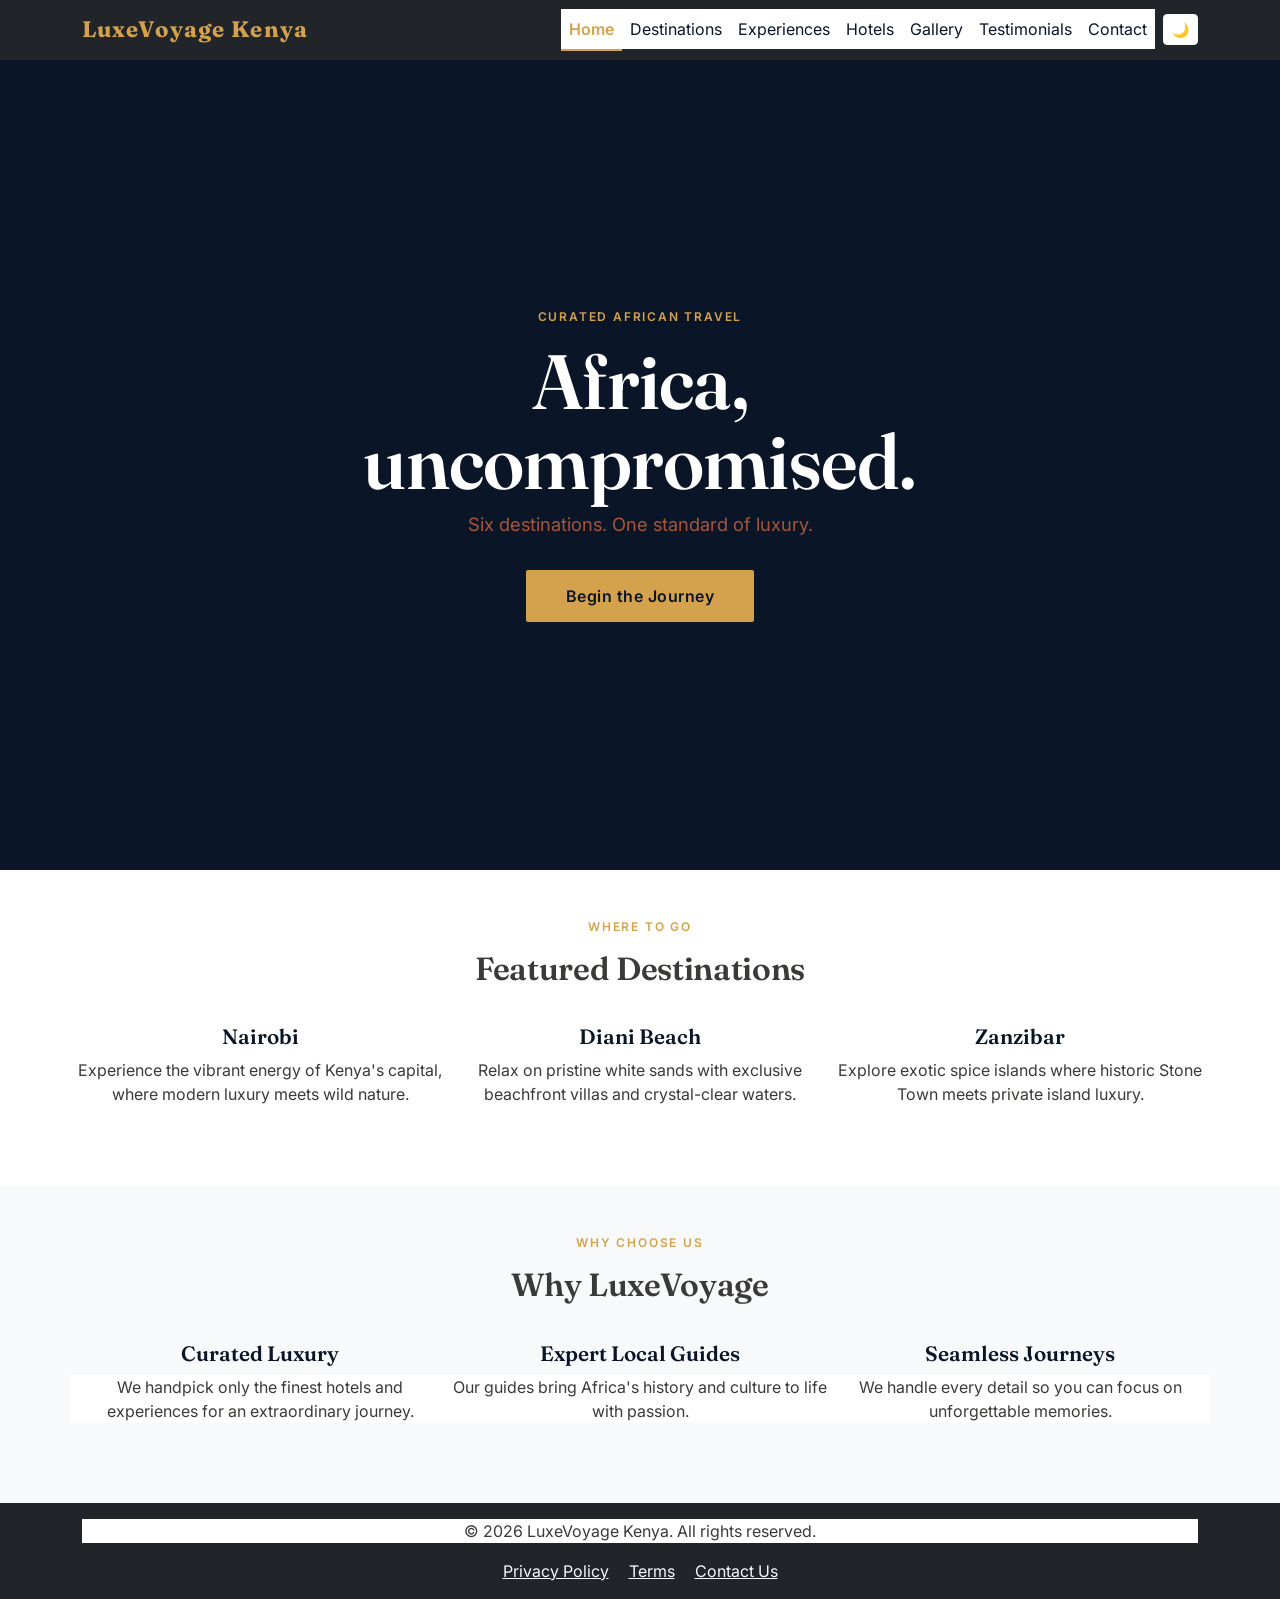
==== index.html @ e9a9f39c "Add meta description and favicon across all pages" ====
<!DOCTYPE html>
<html lang="en">
<head>
  <meta charset="UTF-8">
  <meta name="viewport" content="width=device-width, initial-scale=1.0">
  <title>LuxeVoyage Kenya</title>
  <meta name="description" content="LuxeVoyage Kenya — premium luxury travel experiences across Africa's finest destinations.">
  <link rel="icon" type="image/png" href="https://placehold.co/32x32/0A1628/D4A24C?text=LV">
  <link href="https://cdn.jsdelivr.net/npm/bootstrap@5.3.3/dist/css/bootstrap.min.css" rel="stylesheet">
  <link rel="stylesheet" href="css/style.css">
</head>
<body>
  <a href="#main-content" class="visually-hidden-focusable">Skip to main content</a>
  <header>
    <nav class="navbar navbar-expand-lg navbar-dark bg-dark">
      <div class="container">
        <a class="navbar-brand" href="index.html">LuxeVoyage Kenya</a>
        <button class="navbar-toggler" type="button" data-bs-toggle="collapse" data-bs-target="#navbarNav" aria-controls="navbarNav" aria-expanded="false" aria-label="Toggle navigation">
          <span class="navbar-toggler-icon"></span>
        </button>
        <div class="collapse navbar-collapse" id="navbarNav">
          <ul class="navbar-nav ms-auto">
            <li class="nav-item">
              <a class="nav-link active" aria-current="page" href="index.html">Home</a>
            </li>
            <li class="nav-item">
              <a class="nav-link" href="destinations.html">Destinations</a>
            </li>
            <li class="nav-item">
              <a class="nav-link" href="experiences.html">Experiences</a>
            </li>
            <li class="nav-item">
              <a class="nav-link" href="hotels.html">Hotels</a>
            </li>
            <li class="nav-item">
              <a class="nav-link" href="gallery.html">Gallery</a>
            </li>
            <li class="nav-item">
              <a class="nav-link" href="testimonials.html">Testimonials</a>
            </li>
            <li class="nav-item">
              <a class="nav-link" href="contact.html">Contact</a>
            </li>
          </ul>
          <button id="darkModeToggle" class="btn btn-sm btn-outline-light ms-2" aria-label="Toggle dark mode">🌙</button>
        </div>
      </div>
    </nav>
  </header>
  <main id="main-content">
    <section class="hero-full">
      <div class="hero-slide hero-slide-1"></div>
      <div class="hero-slide hero-slide-2"></div>
      <div class="hero-slide hero-slide-3"></div>
      <div class="hero-slide hero-slide-4"></div>
      <div class="hero-overlay"></div>
      <div class="hero-content">
        <p class="eyebrow">Curated African Travel</p>
        <h1 class="hero-title">Africa,<br>uncompromised.</h1>
        <p class="hero-subtitle">Six destinations. One standard of luxury.</p>
        <a href="destinations.html" class="btn btn-hero">Begin the Journey</a>
      </div>
    </section>

    <section id="featured-destinations" class="py-5">
      <div class="container reveal-on-scroll">
        <p class="eyebrow text-center">Where to go</p>
        <h2 class="text-center mb-4">Featured Destinations</h2>
        <div class="row text-center">
          <div class="col-md-4 card-minimal">
            <h5>Nairobi</h5>
            <p>Experience the vibrant energy of Kenya's capital, where modern luxury meets wild nature.</p>
          </div>
          <div class="col-md-4 card-minimal">
            <h5>Diani Beach</h5>
            <p>Relax on pristine white sands with exclusive beachfront villas and crystal-clear waters.</p>
          </div>
          <div class="col-md-4 card-minimal">
            <h5>Zanzibar</h5>
            <p>Explore exotic spice islands where historic Stone Town meets private island luxury.</p>
          </div>
        </div>
      </div>
    </section>

    <section id="why-luxevoyage" class="py-5 bg-light">
      <div class="container reveal-on-scroll">
        <p class="eyebrow text-center">Why choose us</p>
        <h2 class="text-center mb-4">Why LuxeVoyage</h2>
        <div class="row text-center">
          <div class="col-md-4 card-minimal">
            <h5>Curated Luxury</h5>
            <p>We handpick only the finest hotels and experiences for an extraordinary journey.</p>
          </div>
          <div class="col-md-4 card-minimal">
            <h5>Expert Local Guides</h5>
            <p>Our guides bring Africa's history and culture to life with passion.</p>
          </div>
          <div class="col-md-4 card-minimal">
            <h5>Seamless Journeys</h5>
            <p>We handle every detail so you can focus on unforgettable memories.</p>
          </div>
        </div>
      </div>
    </section>
  </main>
  <footer class="bg-dark text-light text-center py-3">
    <div class="container">
      <p>&copy; 2026 LuxeVoyage Kenya. All rights reserved.</p>
      <nav>
        <a href="#" class="text-light me-3">Privacy Policy</a>
        <a href="#" class="text-light me-3">Terms</a>
        <a href="contact.html" class="text-light">Contact Us</a>
      </nav>
    </div>
  </footer>
  <script src="https://cdn.jsdelivr.net/npm/bootstrap@5.3.3/dist/js/bootstrap.bundle.min.js"></script>
  <script src="js/app.js"></script>
</body>
</html>
---- css/style.css ----
/* LuxeVoyage Kenya — Custom Styles */

@import url('https://fonts.googleapis.com/css2?family=Fraunces:opsz,wght@9..144,300..900&family=Inter:wght@400;500;600&display=swap');

html { scroll-behavior: smooth; }
a:focus, button:focus, input:focus, textarea:focus {
  outline: 2px solid var(--lv-gold);
  outline-offset: 2px;
}

/* === COLOR TOKENS === */
:root {
  --lv-ink: #0A1628;
  --lv-gold: #D4A24C;
  --lv-terracotta: #A8553A;
  --lv-cream: #F7F3EC;
  --lv-white: #FFFFFF;
  --lv-charcoal: #3A3A38;
}

/* === TYPOGRAPHY === */
body, p, .nav-link, .btn {
  font-family: 'Inter', sans-serif;
  color: var(--lv-charcoal);
  background-color: var(--lv-white);
}

h1, h2, .display-heading {
  font-family: 'Fraunces', serif;
  font-weight: 600;
  letter-spacing: -0.01em;
  line-height: 1.05;
}

h3, h4, h5 {
  font-family: 'Fraunces', serif;
  font-weight: 600;
}

.eyebrow {
  font-family: 'Inter', sans-serif;
  font-size: 0.75rem;
  font-weight: 600;
  letter-spacing: 0.15em;
  text-transform: uppercase;
  color: var(--lv-gold);
}

/* === HERO === */
.hero-full {
  position: relative;
  min-height: 90vh;
  display: flex;
  align-items: center;
  overflow: hidden;
  background: var(--lv-ink);
}

.hero-slide {
  position: absolute;
  inset: 0;
  background-size: cover;
  background-position: center;
  opacity: 0;
  animation: heroFade 24s infinite;
}

.hero-slide-1 {
  background-image: url('https://images.pexels.com/photos/247431/pexels-photo-247431.jpeg?w=1600');
  animation-delay: 0s;
}

.hero-slide-2 {
  background-image: url('https://images.pexels.com/photos/631292/pexels-photo-631292.jpeg?w=1600');
  animation-delay: 6s;
}

.hero-slide-3 {
  background-image: url('https://images.pexels.com/photos/1174732/pexels-photo-1174732.jpeg?w=1600');
  animation-delay: 12s;
}

.hero-slide-4 {
  background-image: url('https://images.pexels.com/photos/338504/pexels-photo-338504.jpeg?w=1600');
  animation-delay: 18s;
}

@keyframes heroFade {
  0% { opacity: 0; }
  4% { opacity: 1; }
  21% { opacity: 1; }
  25% { opacity: 0; }
  100% { opacity: 0; }
}

@media (prefers-reduced-motion: reduce) {
  .hero-slide { animation: none; opacity: 0; }
  .hero-slide-1 { opacity: 1; }
}

.hero-overlay {
  position: absolute;
  inset: 0;
  background: linear-gradient(180deg, rgba(10,22,40,0.55) 0%, rgba(10,22,40,0.85) 100%);
}

.hero-content {
  position: relative;
  z-index: 1;
  color: var(--lv-white);
  max-width: 700px;
  padding: 0 2rem;
  margin: 0 auto;
  text-align: center;
}

.hero-title {
  font-size: clamp(2.5rem, 6vw, 5rem);
  color: var(--lv-white);
}

.hero-subtitle {
  font-size: 1.15rem;
  color: var(--lv-terracotta);
  margin-bottom: 2rem;
}

.eyebrow, .hero-subtitle, .hero-title {
  background: none;
  background-color: transparent;
}

.btn-hero {
  background: var(--lv-gold);
  color: var(--lv-ink);
  padding: 0.85rem 2.5rem;
  border-radius: 2px;
  font-weight: 600;
  letter-spacing: 0.03em;
  border: none;
}

.btn-hero:hover {
  background: var(--lv-white);
  color: var(--lv-ink);
}

/* === NAVBAR === */
.navbar-brand {
  font-family: 'Fraunces', serif;
  font-size: 1.4rem;
  font-weight: 700;
  letter-spacing: 0.05em;
  color: var(--lv-gold) !important;
}

.nav-link {
  color: var(--lv-ink) !important;
  transition: color 0.2s ease;
}

.nav-link:hover {
  color: var(--lv-gold) !important;
}

.nav-link.active {
  color: var(--lv-gold) !important;
  font-weight: 600;
  border-bottom: 2px solid var(--lv-gold);
}

/* === BUTTONS === */
.btn-warning {
  background-color: var(--lv-gold);
  border-color: var(--lv-gold);
  color: var(--lv-white);
  font-weight: 500;
  letter-spacing: 0.03em;
}

.btn-warning:hover {
  background-color: var(--lv-terracotta);
  border-color: var(--lv-terracotta);
  color: var(--lv-white);
}

.btn-outline-warning {
  border-color: var(--lv-gold);
  color: var(--lv-gold);
}

.btn-outline-warning:hover {
  background-color: var(--lv-gold);
  color: var(--lv-white);
}

/* === CARDS === */
.card {
  border: 1px solid #e8e8e4;
  border-radius: 4px;
  transition: transform 0.2s ease, box-shadow 0.2s ease;
}

.card:hover {
  transform: translateY(-4px);
  box-shadow: 0 8px 24px rgba(10, 22, 40, 0.12);
}

.card-minimal {
  border: none;
  background: transparent;
  padding: 1rem 0;
}

.card-minimal h5 {
  font-family: 'Fraunces', serif;
  font-size: 1.3rem;
  color: var(--lv-ink);
}

/* === SECTIONS === */
section {
  padding-top: 4rem;
  padding-bottom: 4rem;
}

/* === FOOTER === */
footer {
  background-color: var(--lv-ink) !important;
}

footer a:hover {
  color: var(--lv-gold) !important;
}

/* === SCROLL REVEAL === */
.reveal-on-scroll {
  opacity: 0;
  transform: translateY(20px);
  transition: opacity 0.6s ease, transform 0.6s ease;
}

.reveal-on-scroll.revealed {
  opacity: 1;
  transform: translateY(0);
}

/* === DARK MODE === */
body.dark-mode {
  background-color: var(--lv-ink);
  color: var(--lv-cream);
}
body.dark-mode .card,
body.dark-mode .card-minimal {
  background-color: #142238;
  color: var(--lv-cream);
}
body.dark-mode .bg-light {
  background-color: #142238 !important;
}
body.dark-mode .card-minimal h5,
body.dark-mode h2,
body.dark-mode section h1 {
  color: var(--lv-cream);
}
body.dark-mode footer,
body.dark-mode .navbar {
  background-color: #050B14 !important;
}

#gallery-filters .filter-btn {
  margin-bottom: 0.5rem;
}

@media (max-width: 576px) {
  .hero-title { font-size: 2.2rem; }
  .hero-full { min-height: 70vh; }
  .eyebrow, .hero-subtitle { padding: 0 1rem; }
}
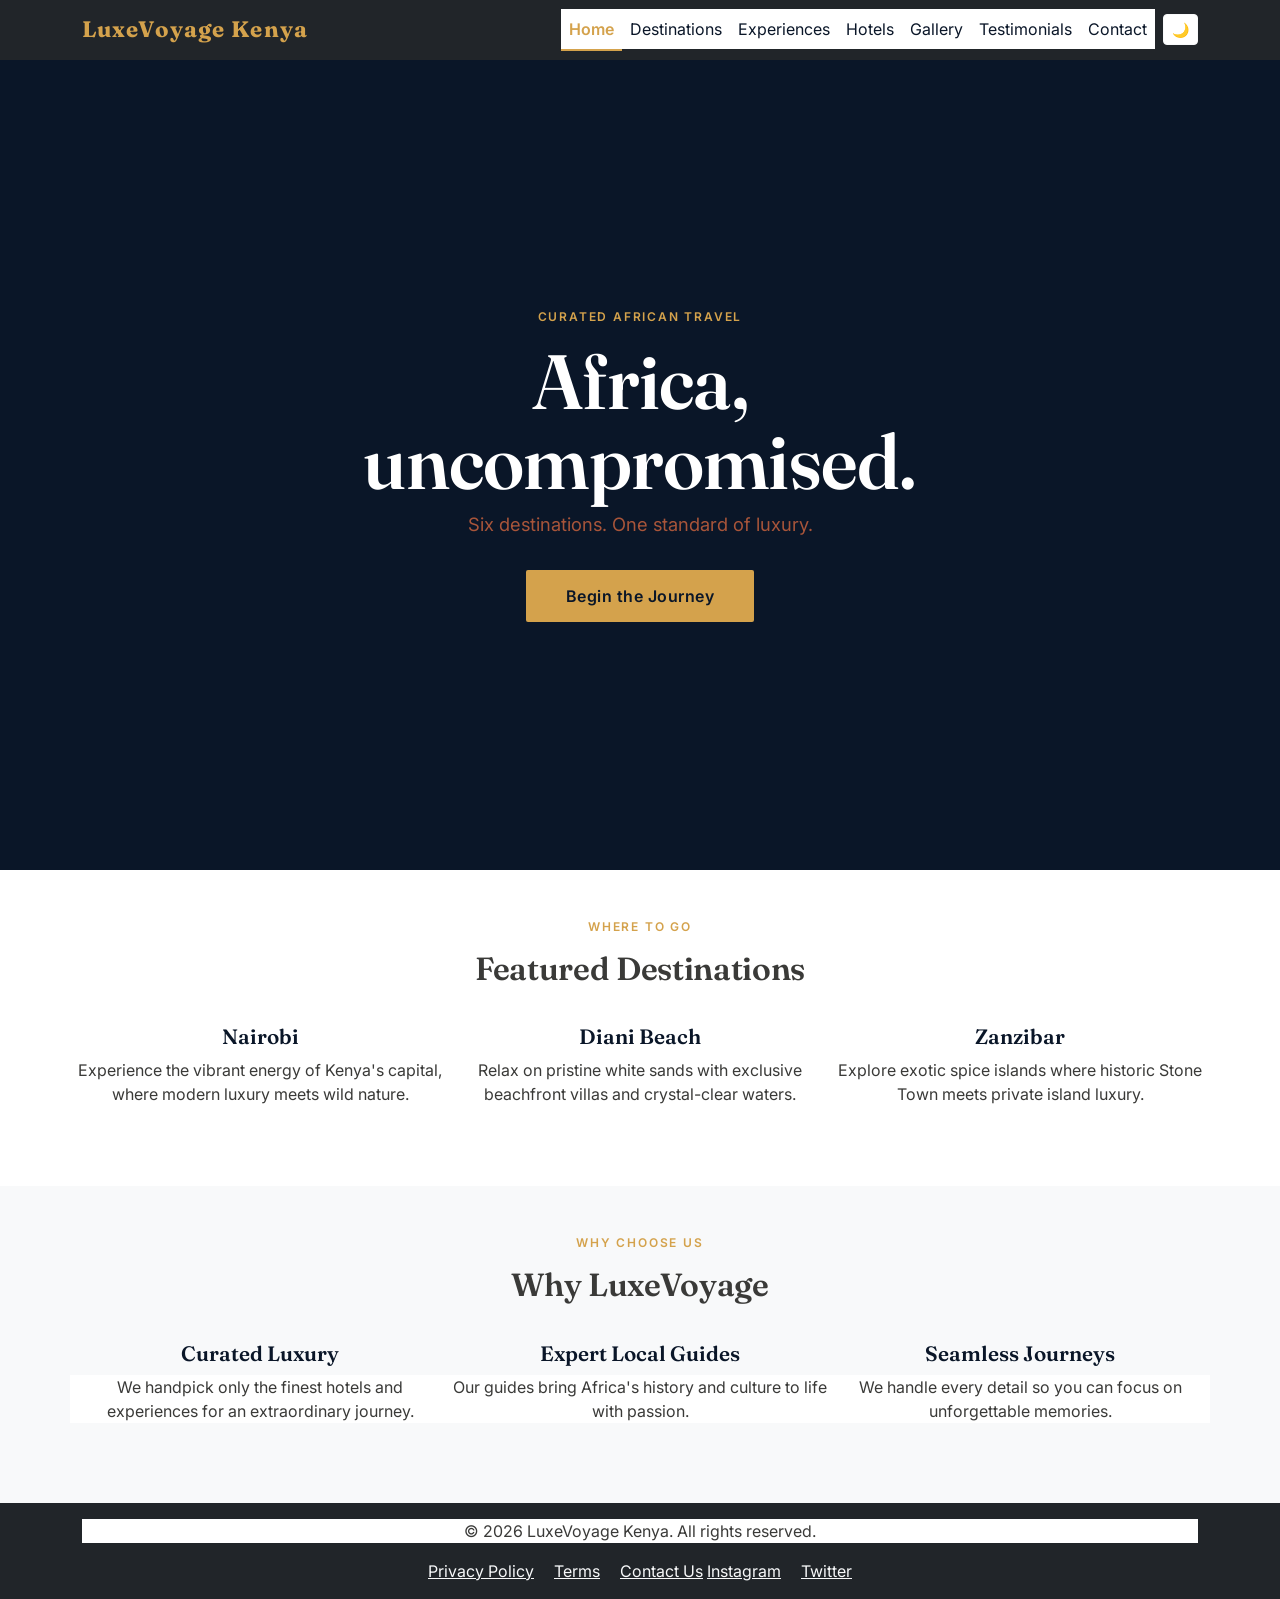
==== commit 73ad6226: "Add social media links to footer across all pages" ====
--- a/index.html
+++ b/index.html
@@ -5,6 +5,10 @@
   <meta name="viewport" content="width=device-width, initial-scale=1.0">
   <title>LuxeVoyage Kenya</title>
   <meta name="description" content="LuxeVoyage Kenya — premium luxury travel experiences across Africa's finest destinations.">
+  <meta property="og:title" content="LuxeVoyage Kenya — Luxury African Travel">
+  <meta property="og:description" content="Discover curated luxury travel across Africa's finest destinations, hotels and experiences.">
+  <meta property="og:image" content="https://images.pexels.com/photos/247431/pexels-photo-247431.jpeg?w=1200">
+  <meta property="og:type" content="website">
   <link rel="icon" type="image/png" href="https://placehold.co/32x32/0A1628/D4A24C?text=LV">
   <link href="https://cdn.jsdelivr.net/npm/bootstrap@5.3.3/dist/css/bootstrap.min.css" rel="stylesheet">
   <link rel="stylesheet" href="css/style.css">
@@ -111,10 +115,13 @@
         <a href="#" class="text-light me-3">Privacy Policy</a>
         <a href="#" class="text-light me-3">Terms</a>
         <a href="contact.html" class="text-light">Contact Us</a>
+        <a href="#" class="text-light me-3" aria-label="Instagram">Instagram</a>
+        <a href="#" class="text-light" aria-label="Twitter">Twitter</a>
       </nav>
     </div>
   </footer>
   <script src="https://cdn.jsdelivr.net/npm/bootstrap@5.3.3/dist/js/bootstrap.bundle.min.js"></script>
   <script src="js/app.js"></script>
+  <button id="backToTop" class="btn btn-warning back-to-top" aria-label="Back to top">↑</button>
 </body>
 </html>
--- a/css/style.css
+++ b/css/style.css
@@ -277,3 +277,38 @@
   .hero-full { min-height: 70vh; }
   .eyebrow, .hero-subtitle { padding: 0 1rem; }
 }
+
+/* === BACK TO TOP === */
+.back-to-top {
+  position: fixed;
+  bottom: 24px;
+  right: 24px;
+  display: none;
+  z-index: 999;
+  border-radius: 50%;
+  width: 48px;
+  height: 48px;
+  padding: 0;
+  font-size: 1.2rem;
+}
+
+@media print {
+  .navbar, .back-to-top, #darkModeToggle, footer nav, .filter-btn {
+    display: none !important;
+  }
+  body {
+    color: #000;
+    background: #fff;
+  }
+  .hero-full {
+    min-height: auto;
+    padding: 2rem 0;
+  }
+  .hero-slide, .hero-overlay {
+    display: none;
+  }
+  a {
+    color: #000;
+    text-decoration: underline;
+  }
+}
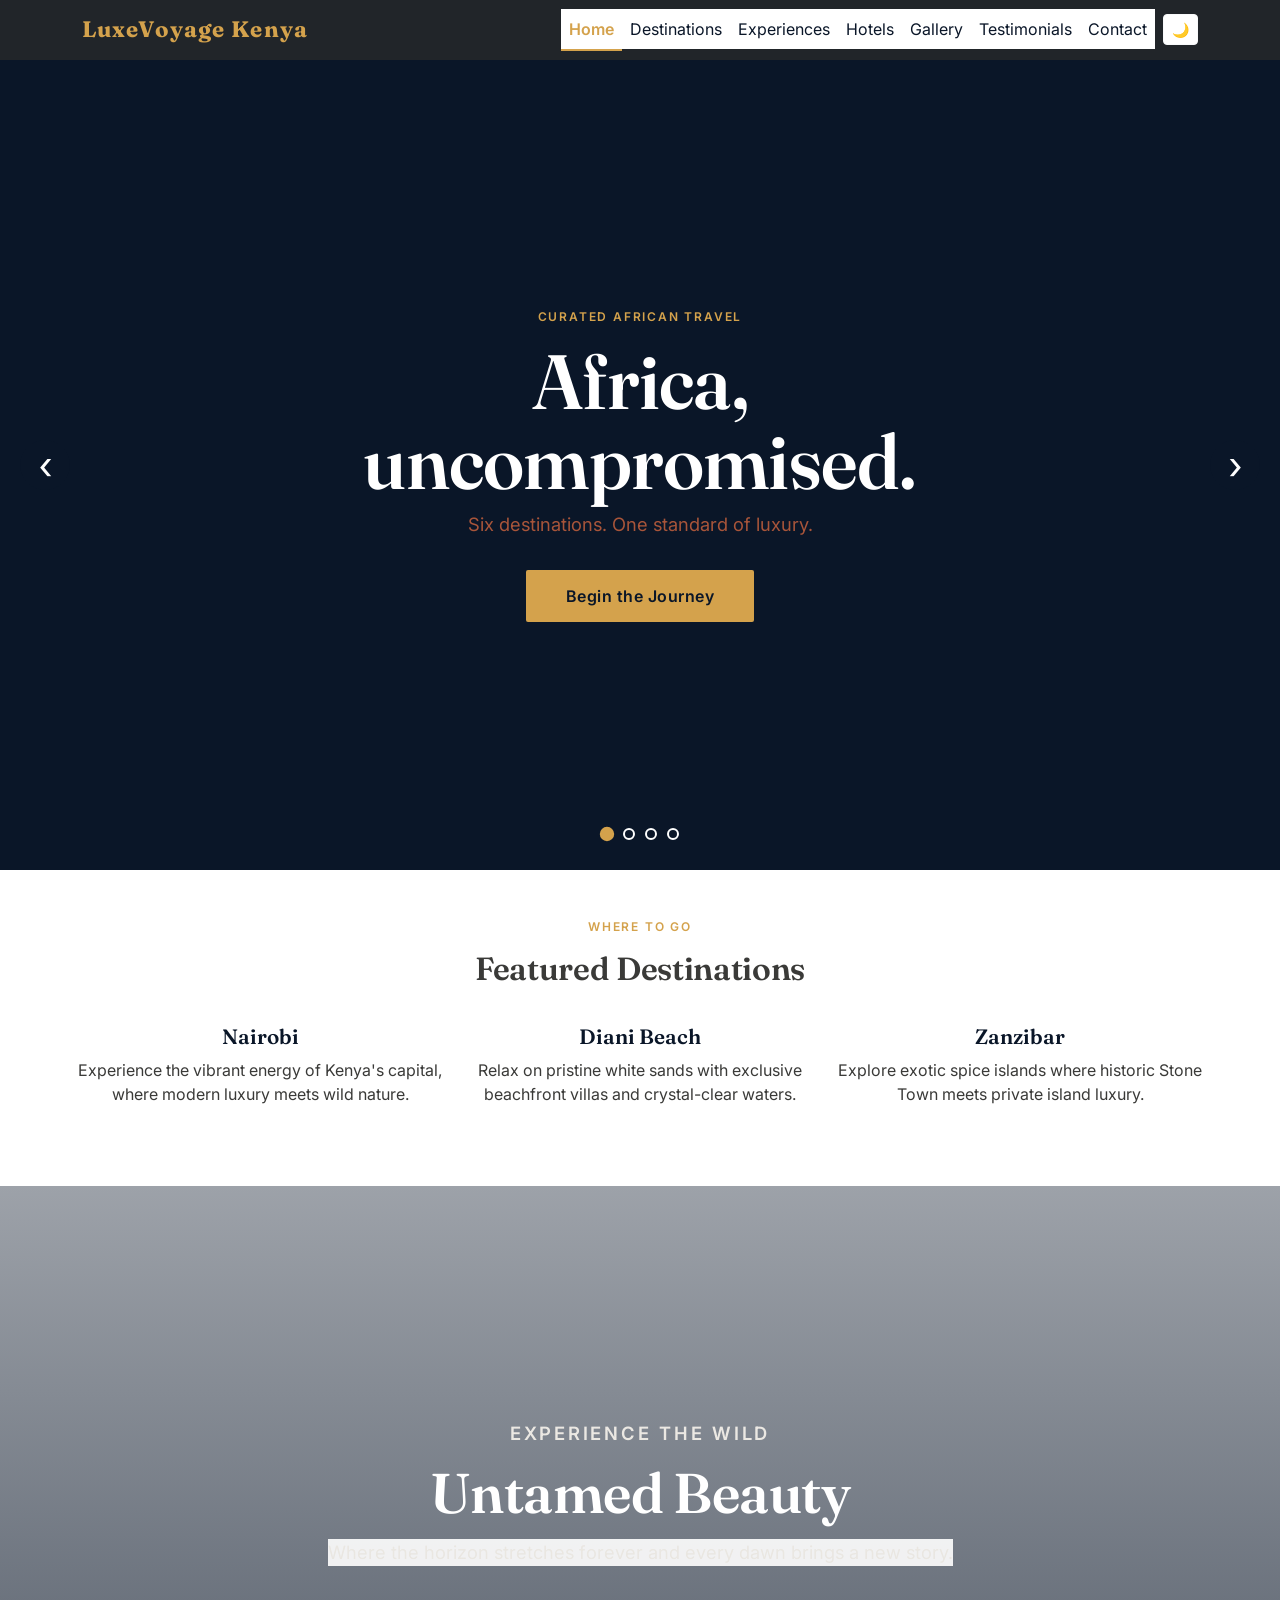
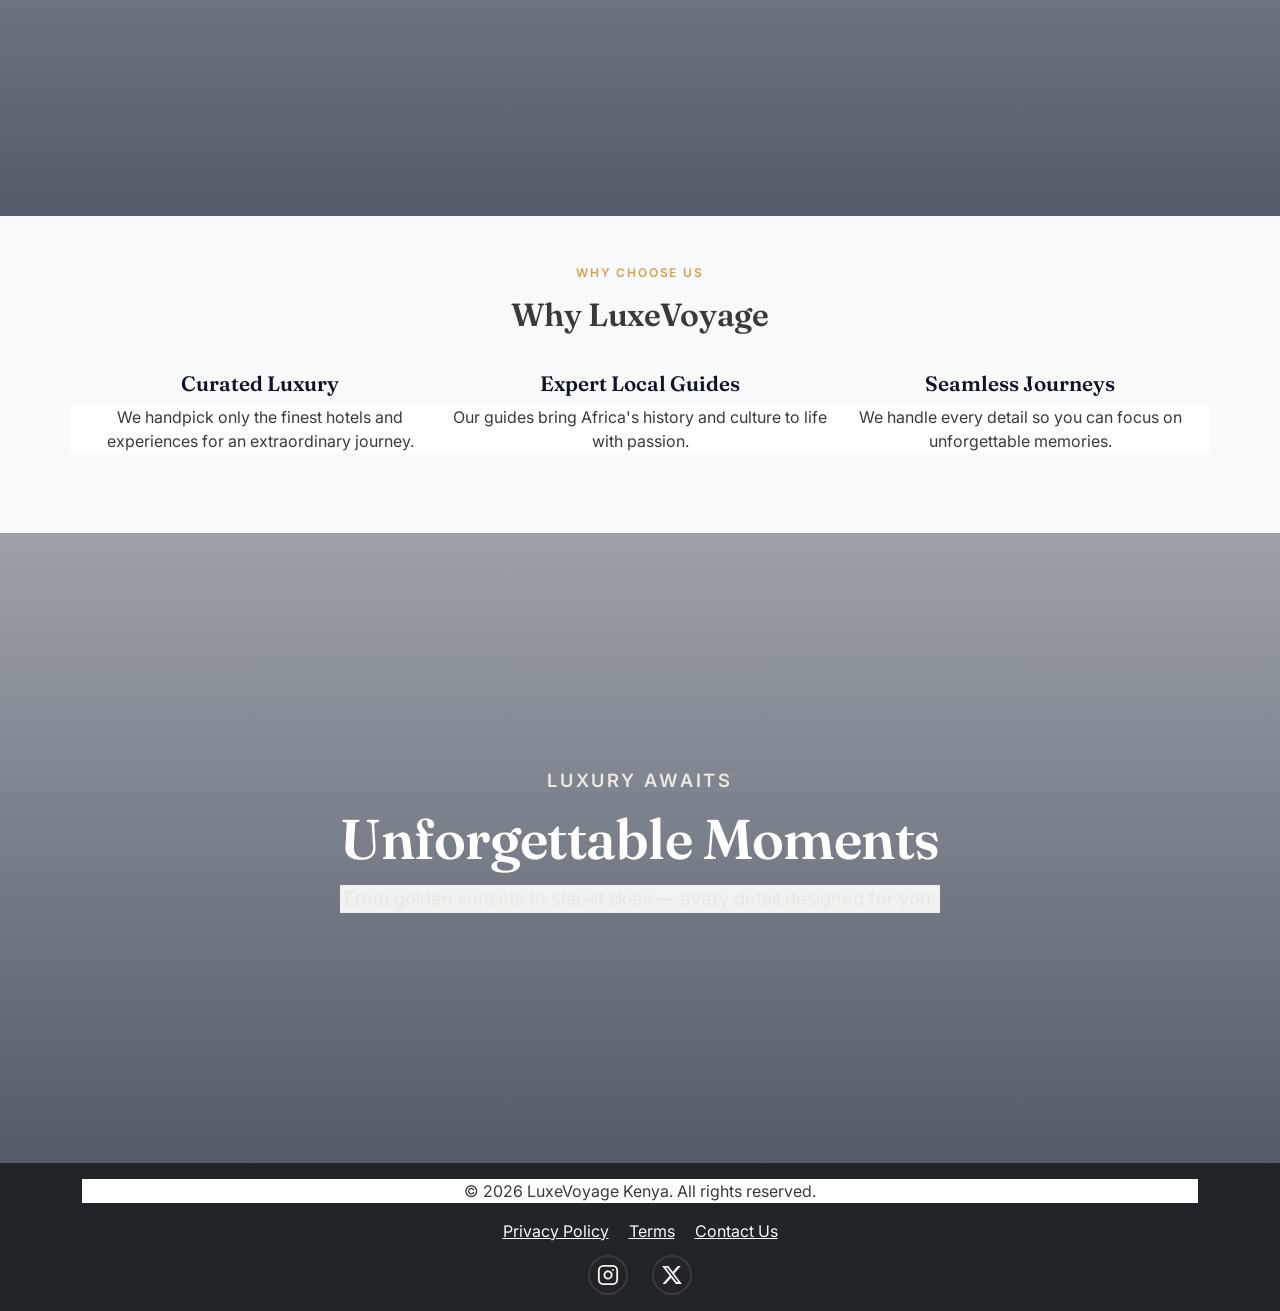
==== commit 3fbb5bcc: "Add parallax sections, slideshow controls, and footer social icons" ====
--- a/index.html
+++ b/index.html
@@ -52,8 +52,8 @@
     </nav>
   </header>
   <main id="main-content">
-    <section class="hero-full">
-      <div class="hero-slide hero-slide-1"></div>
+    <section class="hero-full" id="heroCarousel">
+      <div class="hero-slide hero-slide-1 active"></div>
       <div class="hero-slide hero-slide-2"></div>
       <div class="hero-slide hero-slide-3"></div>
       <div class="hero-slide hero-slide-4"></div>
@@ -64,6 +64,9 @@
         <p class="hero-subtitle">Six destinations. One standard of luxury.</p>
         <a href="destinations.html" class="btn btn-hero">Begin the Journey</a>
       </div>
+      <button class="hero-arrow hero-arrow-prev" aria-label="Previous slide">&#8249;</button>
+      <button class="hero-arrow hero-arrow-next" aria-label="Next slide">&#8250;</button>
+      <div class="hero-dots" id="heroDots"></div>
     </section>
 
     <section id="featured-destinations" class="py-5">
@@ -87,6 +90,15 @@
       </div>
     </section>
 
+    <section class="parallax-section" style="background-image: url('https://images.pexels.com/photos/2387873/pexels-photo-2387873.jpeg?w=1600');">
+      <div class="parallax-overlay"></div>
+      <div class="parallax-content">
+        <p class="eyebrow">Experience the wild</p>
+        <h2>Untamed Beauty</h2>
+        <p>Where the horizon stretches forever and every dawn brings a new story.</p>
+      </div>
+    </section>
+
     <section id="why-luxevoyage" class="py-5 bg-light">
       <div class="container reveal-on-scroll">
         <p class="eyebrow text-center">Why choose us</p>
@@ -107,6 +119,15 @@
         </div>
       </div>
     </section>
+
+    <section class="parallax-section" style="background-image: url('https://images.pexels.com/photos/1131573/pexels-photo-1131573.jpeg?w=1600');">
+      <div class="parallax-overlay"></div>
+      <div class="parallax-content">
+        <p class="eyebrow">Luxury awaits</p>
+        <h2>Unforgettable Moments</h2>
+        <p>From golden sunsets to star-lit skies — every detail designed for you.</p>
+      </div>
+    </section>
   </main>
   <footer class="bg-dark text-light text-center py-3">
     <div class="container">
@@ -115,9 +136,15 @@
         <a href="#" class="text-light me-3">Privacy Policy</a>
         <a href="#" class="text-light me-3">Terms</a>
         <a href="contact.html" class="text-light">Contact Us</a>
-        <a href="#" class="text-light me-3" aria-label="Instagram">Instagram</a>
-        <a href="#" class="text-light" aria-label="Twitter">Twitter</a>
       </nav>
+      <div class="footer-social">
+        <a href="https://www.instagram.com/" target="_blank" rel="noopener noreferrer" class="social-link" aria-label="Instagram">
+          <svg xmlns="http://www.w3.org/2000/svg" width="22" height="22" viewBox="0 0 24 24" fill="none" stroke="currentColor" stroke-width="2" stroke-linecap="round" stroke-linejoin="round"><rect x="2" y="2" width="20" height="20" rx="5" ry="5"/><path d="M16 11.37A4 4 0 1 1 12.63 8 4 4 0 0 1 16 11.37z"/><line x1="17.5" y1="6.5" x2="17.51" y2="6.5"/></svg>
+        </a>
+        <a href="https://twitter.com/" target="_blank" rel="noopener noreferrer" class="social-link" aria-label="Twitter">
+          <svg xmlns="http://www.w3.org/2000/svg" width="22" height="22" viewBox="0 0 24 24" fill="currentColor"><path d="M18.244 2.25h3.308l-7.227 8.26 8.502 11.24H16.17l-5.214-6.817L4.99 21.75H1.68l7.73-8.835L1.254 2.25H8.08l4.713 6.231zm-1.161 17.52h1.833L7.084 4.126H5.117z"/></svg>
+        </a>
+      </div>
     </div>
   </footer>
   <script src="https://cdn.jsdelivr.net/npm/bootstrap@5.3.3/dist/js/bootstrap.bundle.min.js"></script>
--- a/css/style.css
+++ b/css/style.css
@@ -62,40 +62,31 @@
   background-size: cover;
   background-position: center;
   opacity: 0;
-  animation: heroFade 24s infinite;
+  transition: opacity 1s ease;
+}
+
+.hero-slide.active {
+  opacity: 1;
 }
 
 .hero-slide-1 {
   background-image: url('https://images.pexels.com/photos/247431/pexels-photo-247431.jpeg?w=1600');
-  animation-delay: 0s;
 }
 
 .hero-slide-2 {
   background-image: url('https://images.pexels.com/photos/631292/pexels-photo-631292.jpeg?w=1600');
-  animation-delay: 6s;
 }
 
 .hero-slide-3 {
   background-image: url('https://images.pexels.com/photos/1174732/pexels-photo-1174732.jpeg?w=1600');
-  animation-delay: 12s;
 }
 
 .hero-slide-4 {
   background-image: url('https://images.pexels.com/photos/338504/pexels-photo-338504.jpeg?w=1600');
-  animation-delay: 18s;
-}
-
-@keyframes heroFade {
-  0% { opacity: 0; }
-  4% { opacity: 1; }
-  21% { opacity: 1; }
-  25% { opacity: 0; }
-  100% { opacity: 0; }
 }
 
 @media (prefers-reduced-motion: reduce) {
-  .hero-slide { animation: none; opacity: 0; }
-  .hero-slide-1 { opacity: 1; }
+  .hero-slide { transition: none; }
 }
 
 .hero-overlay {
@@ -145,6 +136,79 @@
   color: var(--lv-ink);
 }
 
+/* === HERO SLIDESHOW CONTROLS === */
+.hero-arrow {
+  position: absolute;
+  top: 50%;
+  transform: translateY(-50%);
+  z-index: 10;
+  background: rgba(10, 22, 40, 0.5);
+  color: var(--lv-white);
+  border: none;
+  font-size: 2.5rem;
+  width: 50px;
+  height: 50px;
+  display: flex;
+  align-items: center;
+  justify-content: center;
+  cursor: pointer;
+  transition: background 0.3s ease;
+  border-radius: 50%;
+  line-height: 1;
+}
+
+.hero-arrow:hover {
+  background: var(--lv-gold);
+  color: var(--lv-ink);
+}
+
+.hero-arrow-prev {
+  left: 20px;
+}
+
+.hero-arrow-next {
+  right: 20px;
+}
+
+.hero-dots {
+  position: absolute;
+  bottom: 30px;
+  left: 50%;
+  transform: translateX(-50%);
+  z-index: 10;
+  display: flex;
+  gap: 10px;
+}
+
+.hero-dot {
+  width: 12px;
+  height: 12px;
+  border-radius: 50%;
+  border: 2px solid var(--lv-white);
+  background: transparent;
+  cursor: pointer;
+  transition: background 0.3s ease, transform 0.3s ease;
+  padding: 0;
+}
+
+.hero-dot.active {
+  background: var(--lv-gold);
+  border-color: var(--lv-gold);
+  transform: scale(1.2);
+}
+
+.hero-dot:hover {
+  background: rgba(212, 162, 76, 0.5);
+  border-color: var(--lv-gold);
+}
+
+@media (max-width: 576px) {
+  .hero-arrow { width: 36px; height: 36px; font-size: 1.5rem; }
+  .hero-arrow-prev { left: 10px; }
+  .hero-arrow-next { right: 10px; }
+  .hero-dot { width: 10px; height: 10px; }
+}
+
 /* === NAVBAR === */
 .navbar-brand {
   font-family: 'Fraunces', serif;
@@ -224,6 +288,60 @@
   padding-bottom: 4rem;
 }
 
+/* === PARALLAX SECTIONS === */
+.parallax-section {
+  position: relative;
+  min-height: 70vh;
+  display: flex;
+  align-items: center;
+  justify-content: center;
+  text-align: center;
+  background-size: cover;
+  background-position: center;
+  background-attachment: fixed;
+  overflow: hidden;
+}
+
+.parallax-overlay {
+  position: absolute;
+  inset: 0;
+  background: linear-gradient(180deg, rgba(10,22,40,0.4) 0%, rgba(10,22,40,0.7) 100%);
+}
+
+.parallax-content {
+  position: relative;
+  z-index: 1;
+  color: var(--lv-white);
+  max-width: 700px;
+  padding: 0 2rem;
+}
+
+.parallax-content h2 {
+  font-family: 'Fraunces', serif;
+  font-size: clamp(2rem, 5vw, 3.5rem);
+  color: var(--lv-white);
+  margin-bottom: 1rem;
+}
+
+.parallax-content p {
+  font-size: 1.15rem;
+  color: var(--lv-cream);
+  opacity: 0.9;
+}
+
+@media (max-width: 768px) {
+  .parallax-section {
+    background-attachment: scroll;
+    min-height: 50vh;
+  }
+}
+
+@media (prefers-reduced-motion: reduce) {
+  .parallax-section {
+    background-attachment: scroll;
+  }
+}
+
 /* === FOOTER === */
 footer {
   background-color: var(--lv-ink) !important;
@@ -231,6 +349,36 @@
 
 footer a:hover {
   color: var(--lv-gold) !important;
+}
+
+.footer-social {
+  margin-top: 0.75rem;
+  display: flex;
+  justify-content: center;
+  gap: 1.5rem;
+}
+
+.social-link {
+  display: inline-flex;
+  align-items: center;
+  justify-content: center;
+  width: 40px;
+  height: 40px;
+  border-radius: 50%;
+  border: 2px solid var(--lv-charcoal);
+  color: var(--lv-cream);
+  transition: all 0.3s ease;
+  text-decoration: none;
+}
+
+.social-link:hover {
+  border-color: var(--lv-gold);
+  color: var(--lv-gold);
+  transform: translateY(-2px);
+}
+
+body.dark-mode .social-link {
+  border-color: var(--lv-cream);
 }
 
 /* === SCROLL REVEAL === */
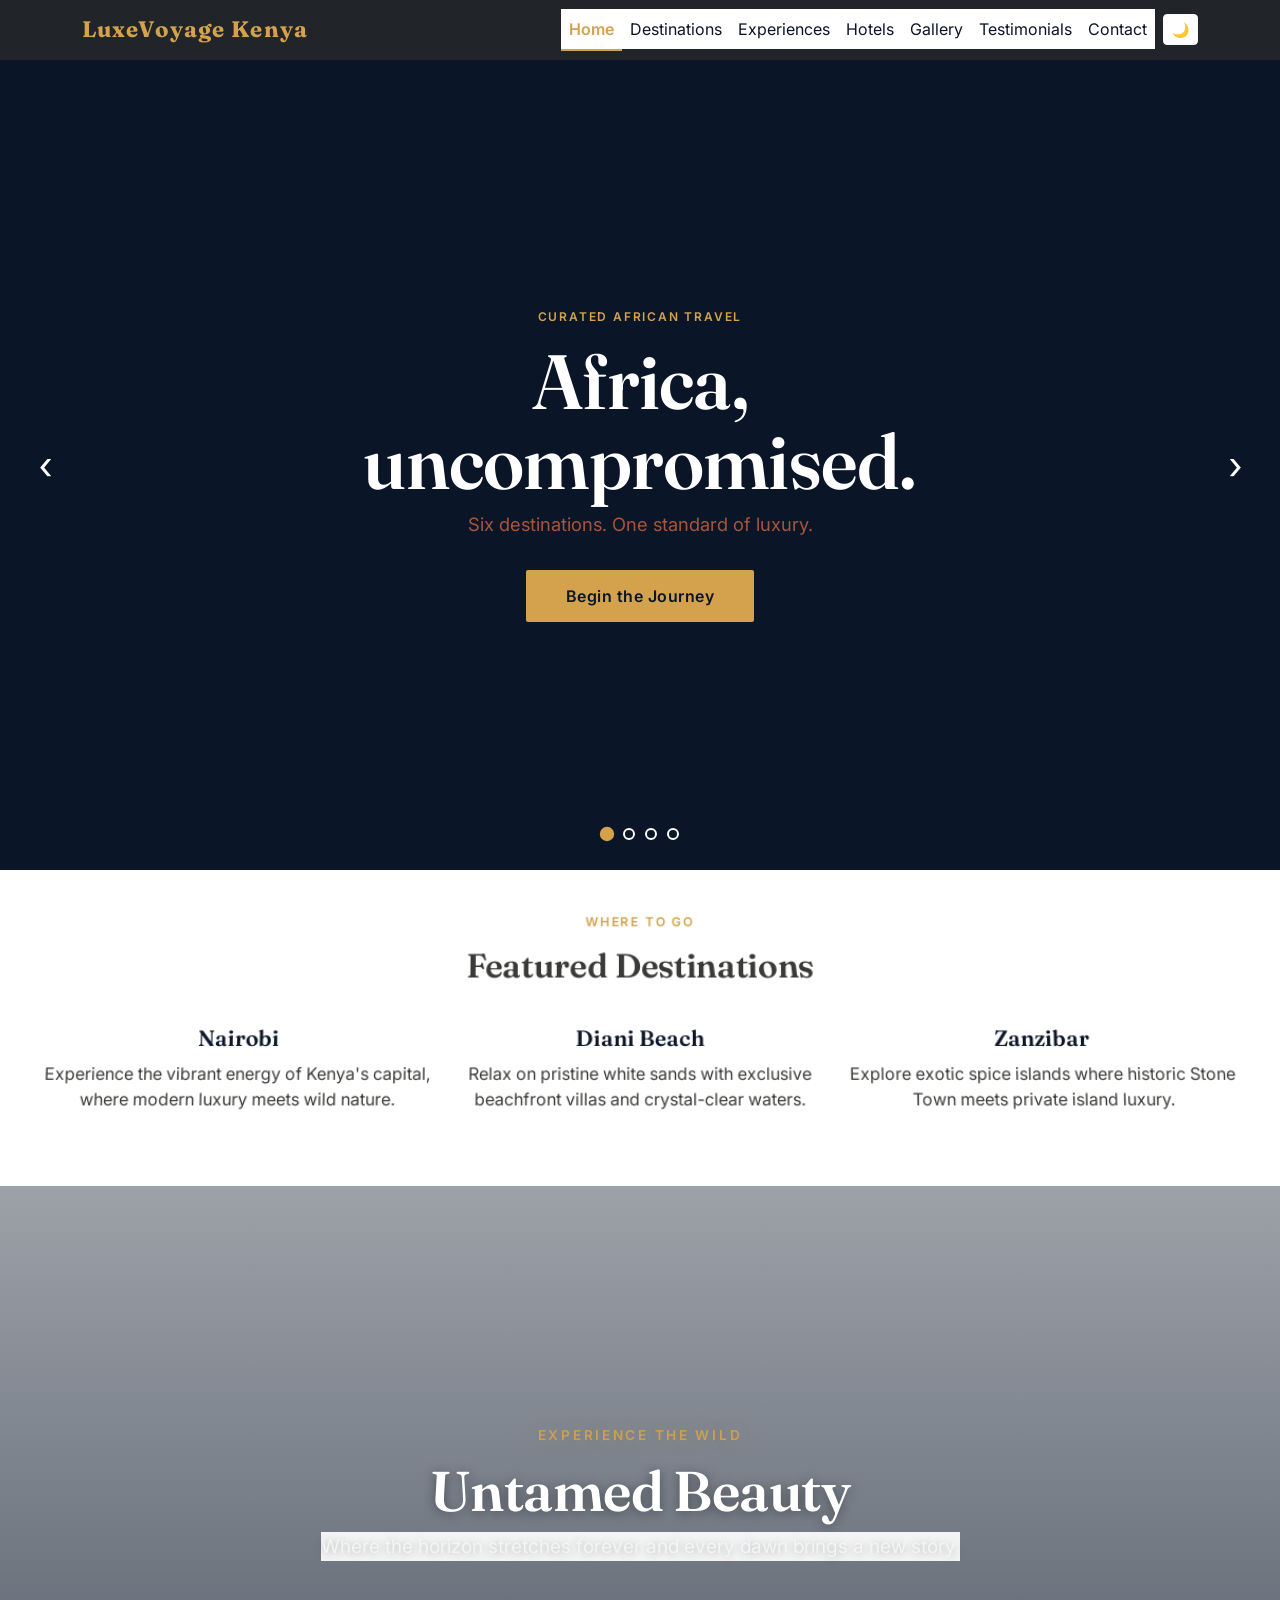
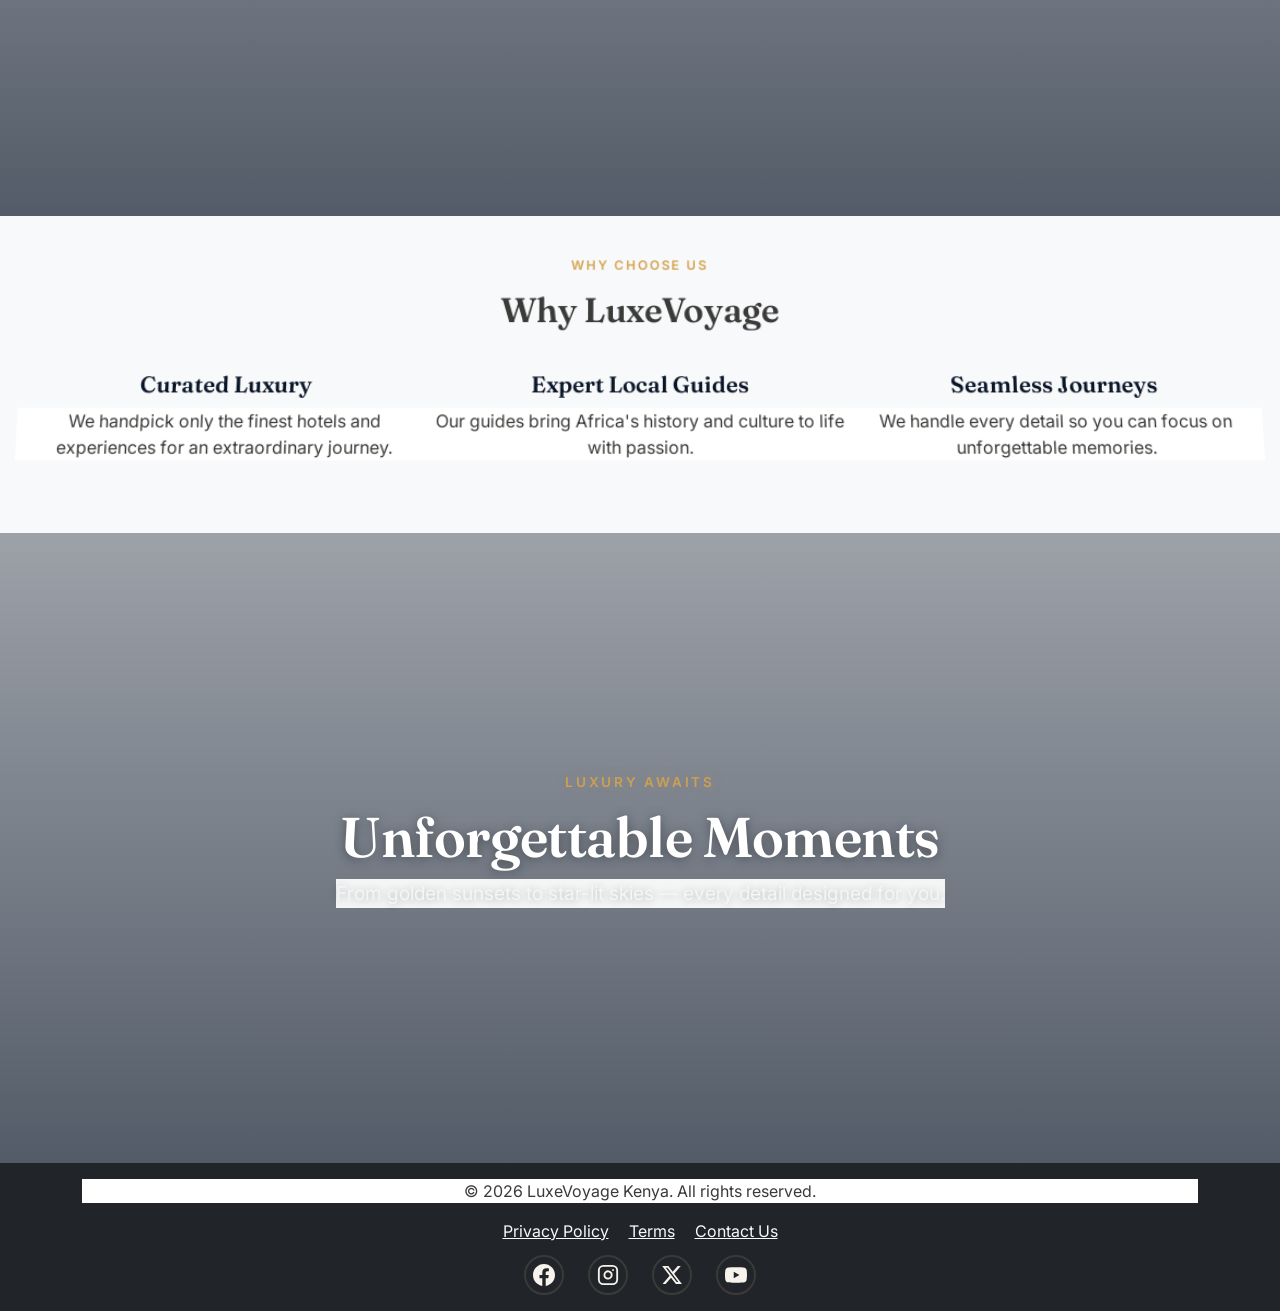
==== commit 27ccde4e: "Fix parallax text colors, add Facebook/YouTube icons, add 3D bubbly scroll effect" ====
--- a/index.html
+++ b/index.html
@@ -69,8 +69,8 @@
       <div class="hero-dots" id="heroDots"></div>
     </section>
 
-    <section id="featured-destinations" class="py-5">
-      <div class="container reveal-on-scroll">
+    <section id="featured-destinations" class="py-5 scroll-3d-wrapper">
+      <div class="container reveal-on-scroll scroll-3d-item">
         <p class="eyebrow text-center">Where to go</p>
         <h2 class="text-center mb-4">Featured Destinations</h2>
         <div class="row text-center">
@@ -99,8 +99,8 @@
       </div>
     </section>
 
-    <section id="why-luxevoyage" class="py-5 bg-light">
-      <div class="container reveal-on-scroll">
+    <section id="why-luxevoyage" class="py-5 bg-light scroll-3d-wrapper">
+      <div class="container reveal-on-scroll scroll-3d-item">
         <p class="eyebrow text-center">Why choose us</p>
         <h2 class="text-center mb-4">Why LuxeVoyage</h2>
         <div class="row text-center">
@@ -138,11 +138,17 @@
         <a href="contact.html" class="text-light">Contact Us</a>
       </nav>
       <div class="footer-social">
+        <a href="https://www.facebook.com/" target="_blank" rel="noopener noreferrer" class="social-link" aria-label="Facebook">
+          <svg xmlns="http://www.w3.org/2000/svg" width="22" height="22" viewBox="0 0 24 24" fill="currentColor"><path d="M24 12.073c0-6.627-5.373-12-12-12s-12 5.373-12 12c0 5.99 4.388 10.954 10.125 11.854v-8.385H7.078v-3.47h3.047V9.43c0-3.007 1.792-4.669 4.533-4.669 1.312 0 2.686.235 2.686.235v2.953H15.83c-1.491 0-1.956.925-1.956 1.874v2.25h3.328l-.532 3.47h-2.796v8.385C19.612 23.027 24 18.062 24 12.073z"/></svg>
+        </a>
         <a href="https://www.instagram.com/" target="_blank" rel="noopener noreferrer" class="social-link" aria-label="Instagram">
           <svg xmlns="http://www.w3.org/2000/svg" width="22" height="22" viewBox="0 0 24 24" fill="none" stroke="currentColor" stroke-width="2" stroke-linecap="round" stroke-linejoin="round"><rect x="2" y="2" width="20" height="20" rx="5" ry="5"/><path d="M16 11.37A4 4 0 1 1 12.63 8 4 4 0 0 1 16 11.37z"/><line x1="17.5" y1="6.5" x2="17.51" y2="6.5"/></svg>
         </a>
         <a href="https://twitter.com/" target="_blank" rel="noopener noreferrer" class="social-link" aria-label="Twitter">
           <svg xmlns="http://www.w3.org/2000/svg" width="22" height="22" viewBox="0 0 24 24" fill="currentColor"><path d="M18.244 2.25h3.308l-7.227 8.26 8.502 11.24H16.17l-5.214-6.817L4.99 21.75H1.68l7.73-8.835L1.254 2.25H8.08l4.713 6.231zm-1.161 17.52h1.833L7.084 4.126H5.117z"/></svg>
+        </a>
+        <a href="https://www.youtube.com/" target="_blank" rel="noopener noreferrer" class="social-link" aria-label="YouTube">
+          <svg xmlns="http://www.w3.org/2000/svg" width="22" height="22" viewBox="0 0 24 24" fill="currentColor"><path d="M23.498 6.186a3.016 3.016 0 0 0-2.122-2.136C19.505 3.545 12 3.545 12 3.545s-7.505 0-9.377.505A3.017 3.017 0 0 0 .502 6.186C0 8.07 0 12 0 12s0 3.93.502 5.814a3.016 3.016 0 0 0 2.122 2.136c1.871.505 9.376.505 9.376.505s7.505 0 9.377-.505a3.015 3.015 0 0 0 2.122-2.136C24 15.93 24 12 24 12s0-3.93-.502-5.814zM9.545 15.568V8.432L15.818 12l-6.273 3.568z"/></svg>
         </a>
       </div>
     </div>
--- a/css/style.css
+++ b/css/style.css
@@ -312,21 +312,30 @@
   position: relative;
   z-index: 1;
   color: var(--lv-white);
-  max-width: 700px;
+  max-width: 750px;
   padding: 0 2rem;
+}
+
+.parallax-content .eyebrow {
+  color: var(--lv-gold);
+  font-size: 0.85rem;
+  letter-spacing: 0.2em;
+  text-shadow: 0 0 20px rgba(212, 162, 76, 0.3);
 }
 
 .parallax-content h2 {
   font-family: 'Fraunces', serif;
-  font-size: clamp(2rem, 5vw, 3.5rem);
-  color: var(--lv-white);
-  margin-bottom: 1rem;
+  font-size: clamp(2.2rem, 5vw, 3.5rem);
+  color: var(--lv-white);
+  margin-bottom: 0.75rem;
+  text-shadow: 0 2px 12px rgba(0, 0, 0, 0.4);
 }
 
 .parallax-content p {
-  font-size: 1.15rem;
-  color: var(--lv-cream);
-  opacity: 0.9;
+  font-size: 1.2rem;
+  color: var(--lv-white);
+  opacity: 0.92;
+  text-shadow: 0 1px 8px rgba(0, 0, 0, 0.3);
 }
 
 @media (max-width: 768px) {
@@ -391,6 +400,22 @@
 .reveal-on-scroll.revealed {
   opacity: 1;
   transform: translateY(0);
+}
+
+/* === 3D BUBBLY SCROLL EFFECT === */
+.scroll-3d-wrapper {
+  perspective: 800px;
+  transform-style: preserve-3d;
+}
+
+.scroll-3d-item {
+  transition: transform 0.1s ease-out;
+  transform-style: preserve-3d;
+  will-change: transform;
+}
+
+@media (prefers-reduced-motion: reduce) {
+  .scroll-3d-item { transform: none !important; }
 }
 
 /* === DARK MODE === */
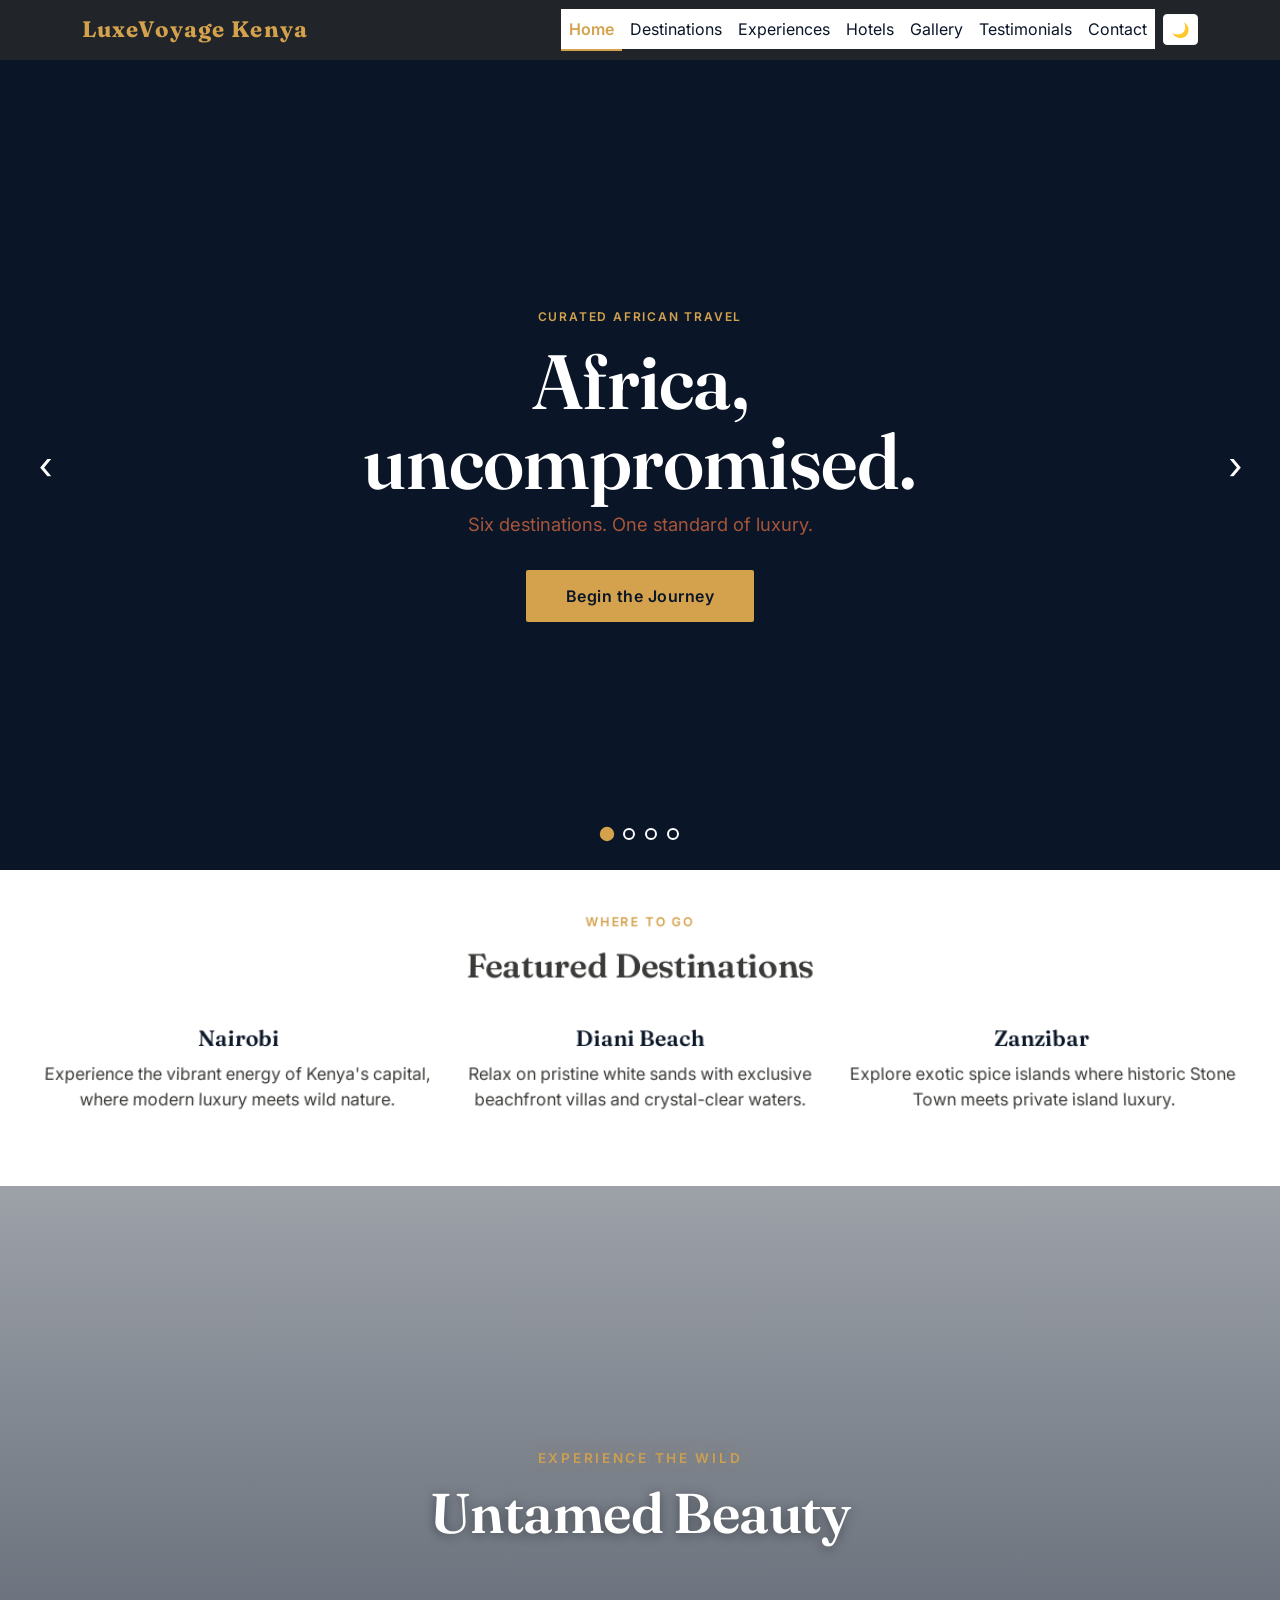
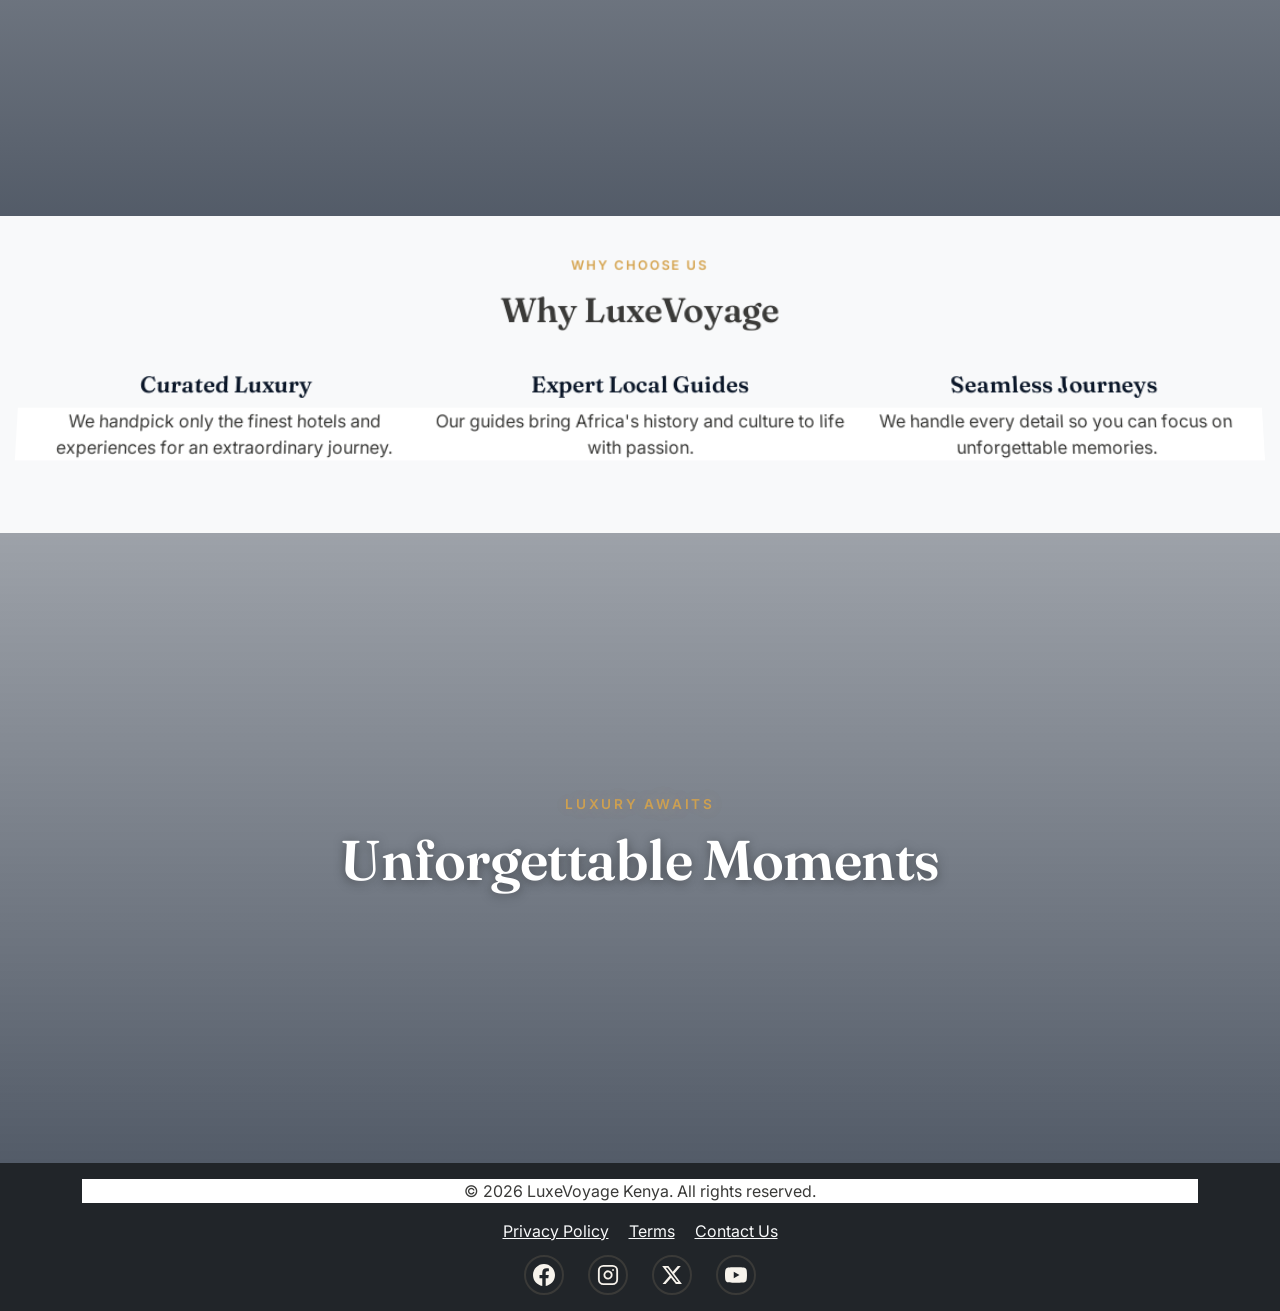
==== commit 2953de48: "edit color clash" ====
--- a/index.html
+++ b/index.html
@@ -95,7 +95,6 @@
       <div class="parallax-content">
         <p class="eyebrow">Experience the wild</p>
         <h2>Untamed Beauty</h2>
-        <p>Where the horizon stretches forever and every dawn brings a new story.</p>
       </div>
     </section>
 
@@ -125,7 +124,6 @@
       <div class="parallax-content">
         <p class="eyebrow">Luxury awaits</p>
         <h2>Unforgettable Moments</h2>
-        <p>From golden sunsets to star-lit skies — every detail designed for you.</p>
       </div>
     </section>
   </main>
